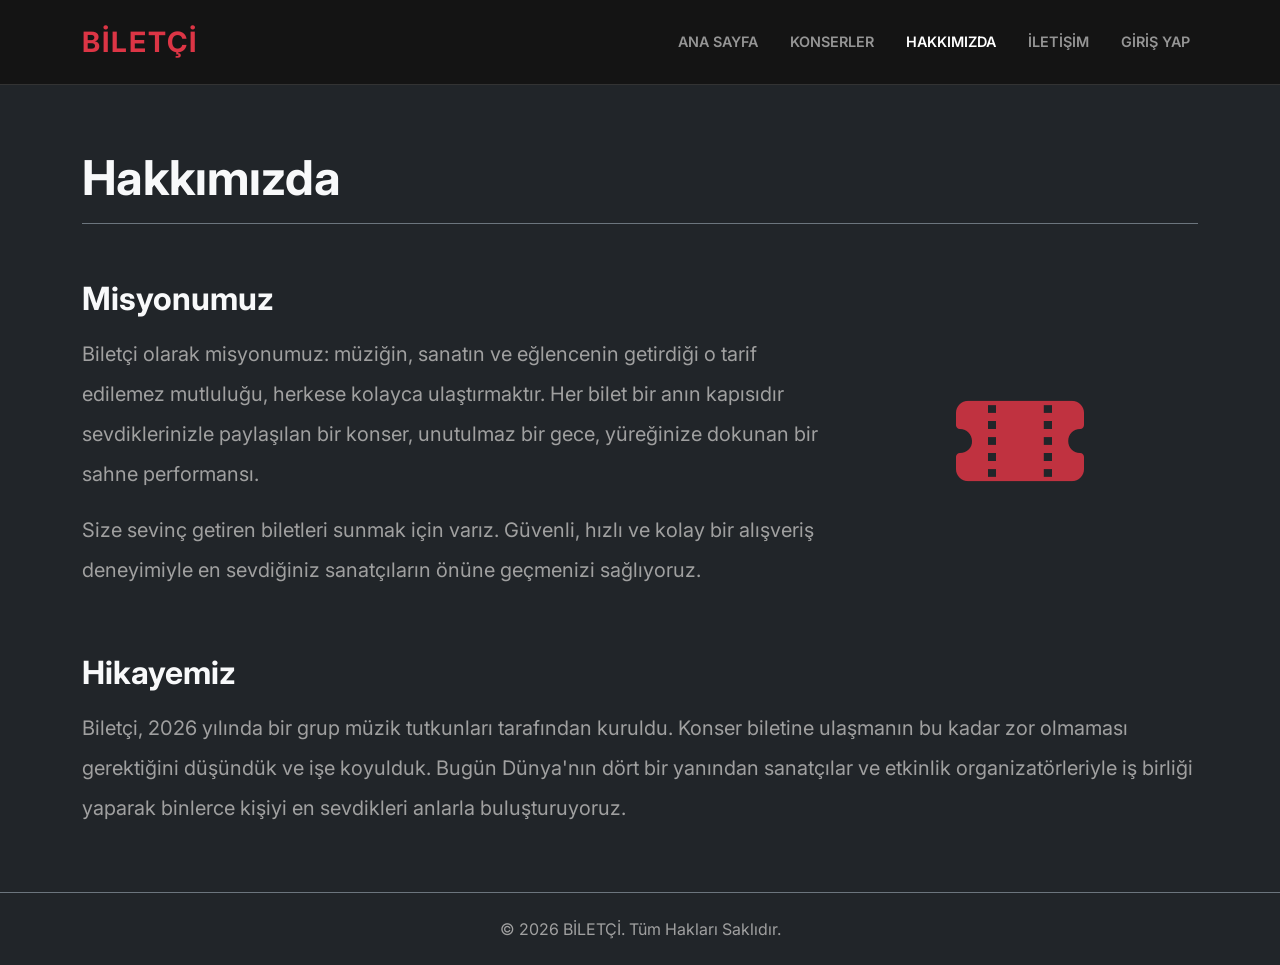
==== hakkimizda.html @ ca47299f "hakkımızda page" ====
<!DOCTYPE html>
<html lang="tr">

<head>
    <meta charset="UTF-8">
    <meta name="viewport" content="width=device-width, initial-scale=1.0">
    <title>Biletçi - Hakkımızda</title>
    <link href="assets/css/bootstrap.min.css" rel="stylesheet">
    <link href="https://fonts.googleapis.com/css2?family=Inter:wght@400;600;800&display=swap" rel="stylesheet">
    <link rel="stylesheet" href="https://cdn.jsdelivr.net/npm/bootstrap-icons@1.11.1/font/bootstrap-icons.css">
    <link rel="stylesheet" href="style.css">
</head>

<body class="bg-dark text-light">

    <nav class="navbar navbar-expand-lg navbar-dark" id="mainNavbar">
        <div class="container">
            <a class="navbar-brand fw-bold text-danger fs-3" href="index.html">BİLETÇİ</a>
            <button class="navbar-toggler" type="button" data-bs-toggle="collapse" data-bs-target="#navbarNav">
                <span class="navbar-toggler-icon"></span>
            </button>
            <div class="collapse navbar-collapse" id="navbarNav">
                <ul class="navbar-nav ms-auto">
                    <li class="nav-item">
                        <a class="nav-link" href="index.html">Ana Sayfa</a>
                    </li>
                    <li class="nav-item">
                        <a class="nav-link" href="index.html#konserler">Konserler</a>
                    </li>
                    <li class="nav-item">
                        <a class="nav-link active" href="hakkimizda.html">Hakkımızda</a>
                    </li>
                    <li class="nav-item">
                        <a class="nav-link" href="iletisim.html">İletişim</a>
                    </li>
                    <li class="nav-item">
                        <a class="nav-link" href="giris.html">Giriş Yap</a>
                    </li>
                </ul>
            </div>
        </div>
    </nav>

    <main class="container mt-5 pt-3">

        <div class="row mb-5">
            <div class="col-12">
                <h1 class="fw-bold display-5 border-bottom border-secondary pb-3">Hakkımızda</h1>
            </div>
        </div>

        <div class="row mb-5 align-items-center">
            <div class="col-md-8">
                <h2 class="fw-bold mb-3">Misyonumuz</h2>
                <p class="text-muted fs-5 lh-lg">
                    Biletçi olarak misyonumuz: müziğin, sanatın ve eğlencenin getirdiği o tarif edilemez mutluluğu,
                    herkese kolayca ulaştırmaktır. Her bilet bir anın kapısıdır sevdiklerinizle paylaşılan bir
                    konser, unutulmaz bir gece, yüreğinize dokunan bir sahne performansı.
                </p>
                <p class="text-muted fs-5 lh-lg">
                    Size sevinç getiren biletleri sunmak için varız. Güvenli, hızlı ve kolay bir alışveriş
                    deneyimiyle en sevdiğiniz sanatçıların önüne geçmenizi sağlıyoruz.
                </p>
            </div>
            <div class="col-md-4 text-center">
                <i class="bi bi-ticket-perforated-fill text-danger" style="font-size: 8rem; opacity: 0.85;"></i>
            </div>
        </div>

        <div class="row mb-5">
            <div class="col-12">
                <h2 class="fw-bold mb-3">Hikayemiz</h2>
                <p class="text-muted fs-5 lh-lg">
                    Biletçi, 2026 yılında bir grup müzik tutkunları tarafından kuruldu. Konser biletine ulaşmanın
                    bu kadar zor olmaması gerektiğini düşündük ve işe koyulduk. Bugün Dünya'nın dört bir
                    yanından sanatçılar ve etkinlik organizatörleriyle iş birliği yaparak binlerce kişiyi
                    en sevdikleri anlarla buluşturuyoruz.
                </p>
            </div>
        </div>

    </main>

    <footer class="bg-dark text-center text-muted mt-5 border-top border-secondary">
        <div class="container py-4">
            <p class="mb-0">&copy; 2026 BİLETÇİ. Tüm Hakları Saklıdır.</p>
        </div>
    </footer>
    <script src="https://cdn.jsdelivr.net/npm/bootstrap@5.3.2/dist/js/bootstrap.bundle.min.js"></script>
</body>

</html>
---- style.css ----
body {
    font-family: 'Inter', sans-serif;
    background-color: #141414 !important;
}

.navbar {
    background-color: #141414 !important;
    padding-top: 1rem;
    padding-bottom: 1rem;
    border-bottom: 1px solid #333;
}

.navbar-brand {
    letter-spacing: 2px;
}

.nav-link {
    font-weight: 600;
    text-transform: uppercase;
    font-size: 0.9rem;
    margin-left: 1rem;
}

.nav-link:hover {
    color: #e50914 !important;
}

.banner-section {
    height: 85vh;
    width: 100%;
    overflow: hidden;
}

.banner-image {
    width: 100%;
    height: 100%;
    background-size: cover;
    background-position: center 20%;
    background-repeat: no-repeat;
}

.banner-overlay {
    background: linear-gradient(to right, rgba(20, 20, 20, 0.9) 0%, rgba(20, 20, 20, 0.4) 50%, rgba(20, 20, 20, 0) 100%);
}

.banner-vignette {
    height: 250px;
    background: linear-gradient(to bottom, transparent 0%, #141414 100%);
}

.banner-content {
    z-index: 10;
}

.shadow-text {
    text-shadow: 2px 2px 4px rgba(0, 0, 0, 0.8);
}

.tracking-wide {
    letter-spacing: 3px;
}

.btn-danger {
    background-color: #e50914;
    border-color: #e50914;
}

.btn-danger:hover {
    background-color: #f40612;
    border-color: #f40612;
}

.concert-card {
    background-color: #2b2b2b !important;
    border-radius: 10px;
    overflow: hidden;
    cursor: pointer;
}

.card-img-wrapper {
    overflow: hidden;
}

.card-img-top {
    height: 200px;
    object-fit: cover;
    transition: transform 0.5s ease;
}

.concert-card:hover .card-img-top {
    transform: scale(1.1);
}

.card-body {
    padding: 1.5rem;
}

.text-muted {
    color: #a0a0a0 !important;
}
.nav-pills .nav-link.active, .nav-pills .show > .nav-link {
    background-color: #e50914 !important;
    color: white !important;
}
.nav-pills .nav-link {
    color: #a0a0a0;
}
.nav-pills .nav-link:hover {
    color: white;
}

input{
    background-color: #2b2b2b !important;
    color: white !important;
    border-color: #101010 !important;
    border-radius: 5px;
}
input::placeholder{
    color: #a0a0a0 !important;
}

textarea{
    background-color: #2b2b2b !important;
    color: white !important;
    border-color: #101010 !important;
    border-radius: 5px;
}
textarea::placeholder{
    color: #a0a0a0 !important;
}
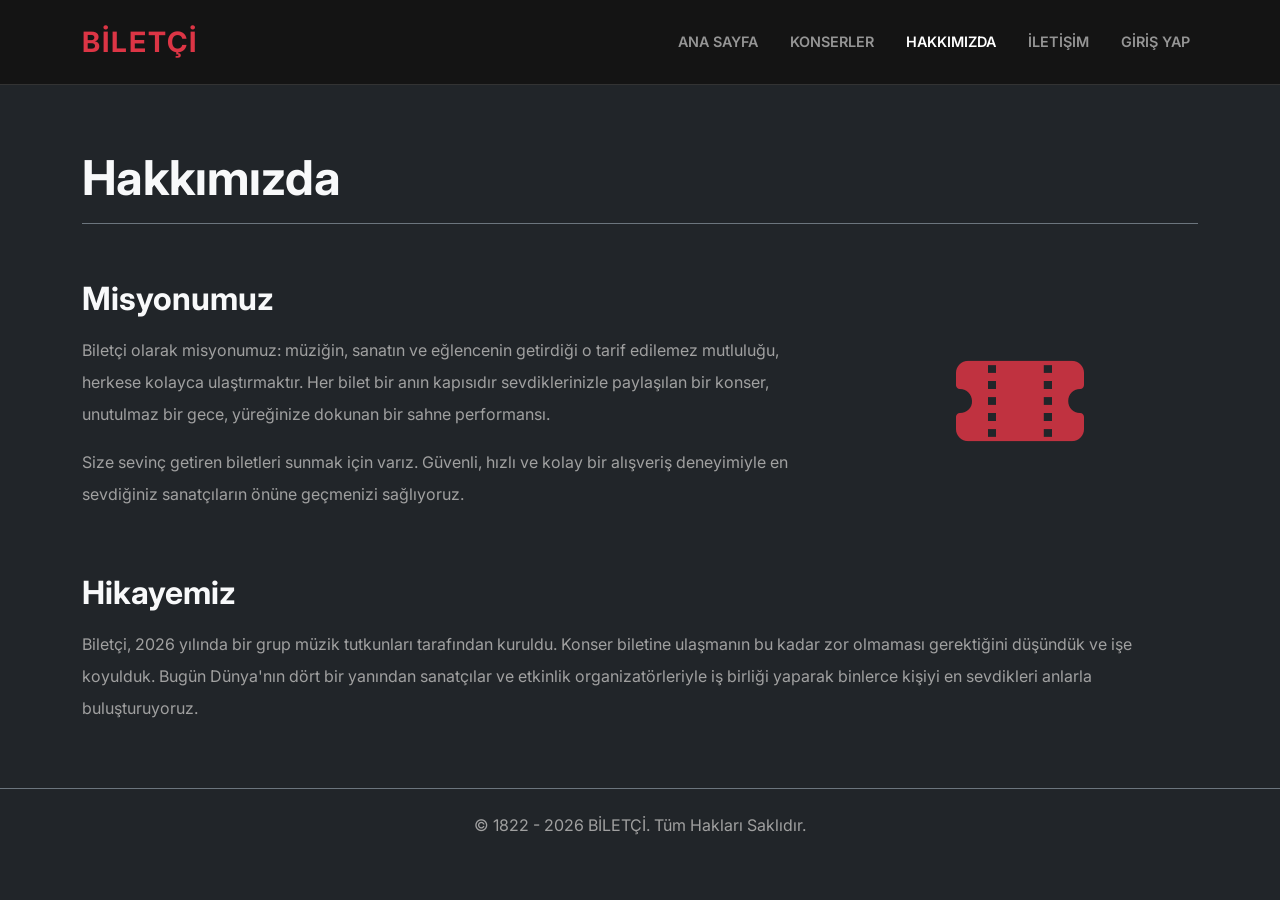
==== commit aaa1e878: "hakkımızda page" ====
--- a/hakkimizda.html
+++ b/hakkimizda.html
@@ -52,12 +52,12 @@
         <div class="row mb-5 align-items-center">
             <div class="col-md-8">
                 <h2 class="fw-bold mb-3">Misyonumuz</h2>
-                <p class="text-muted fs-5 lh-lg">
+                <p class="text-muted fs-8 lh-lg">
                     Biletçi olarak misyonumuz: müziğin, sanatın ve eğlencenin getirdiği o tarif edilemez mutluluğu,
                     herkese kolayca ulaştırmaktır. Her bilet bir anın kapısıdır sevdiklerinizle paylaşılan bir
                     konser, unutulmaz bir gece, yüreğinize dokunan bir sahne performansı.
                 </p>
-                <p class="text-muted fs-5 lh-lg">
+                <p class="text-muted fs-6 lh-lg">
                     Size sevinç getiren biletleri sunmak için varız. Güvenli, hızlı ve kolay bir alışveriş
                     deneyimiyle en sevdiğiniz sanatçıların önüne geçmenizi sağlıyoruz.
                 </p>
@@ -70,7 +70,7 @@
         <div class="row mb-5">
             <div class="col-12">
                 <h2 class="fw-bold mb-3">Hikayemiz</h2>
-                <p class="text-muted fs-5 lh-lg">
+                <p class="text-muted fs-8 lh-lg">
                     Biletçi, 2026 yılında bir grup müzik tutkunları tarafından kuruldu. Konser biletine ulaşmanın
                     bu kadar zor olmaması gerektiğini düşündük ve işe koyulduk. Bugün Dünya'nın dört bir
                     yanından sanatçılar ve etkinlik organizatörleriyle iş birliği yaparak binlerce kişiyi
@@ -83,7 +83,7 @@
 
     <footer class="bg-dark text-center text-muted mt-5 border-top border-secondary">
         <div class="container py-4">
-            <p class="mb-0">&copy; 2026 BİLETÇİ. Tüm Hakları Saklıdır.</p>
+            <p class="mb-0">&copy; 1822 - 2026 BİLETÇİ. Tüm Hakları Saklıdır.</p>
         </div>
     </footer>
     <script src="https://cdn.jsdelivr.net/npm/bootstrap@5.3.2/dist/js/bootstrap.bundle.min.js"></script>
